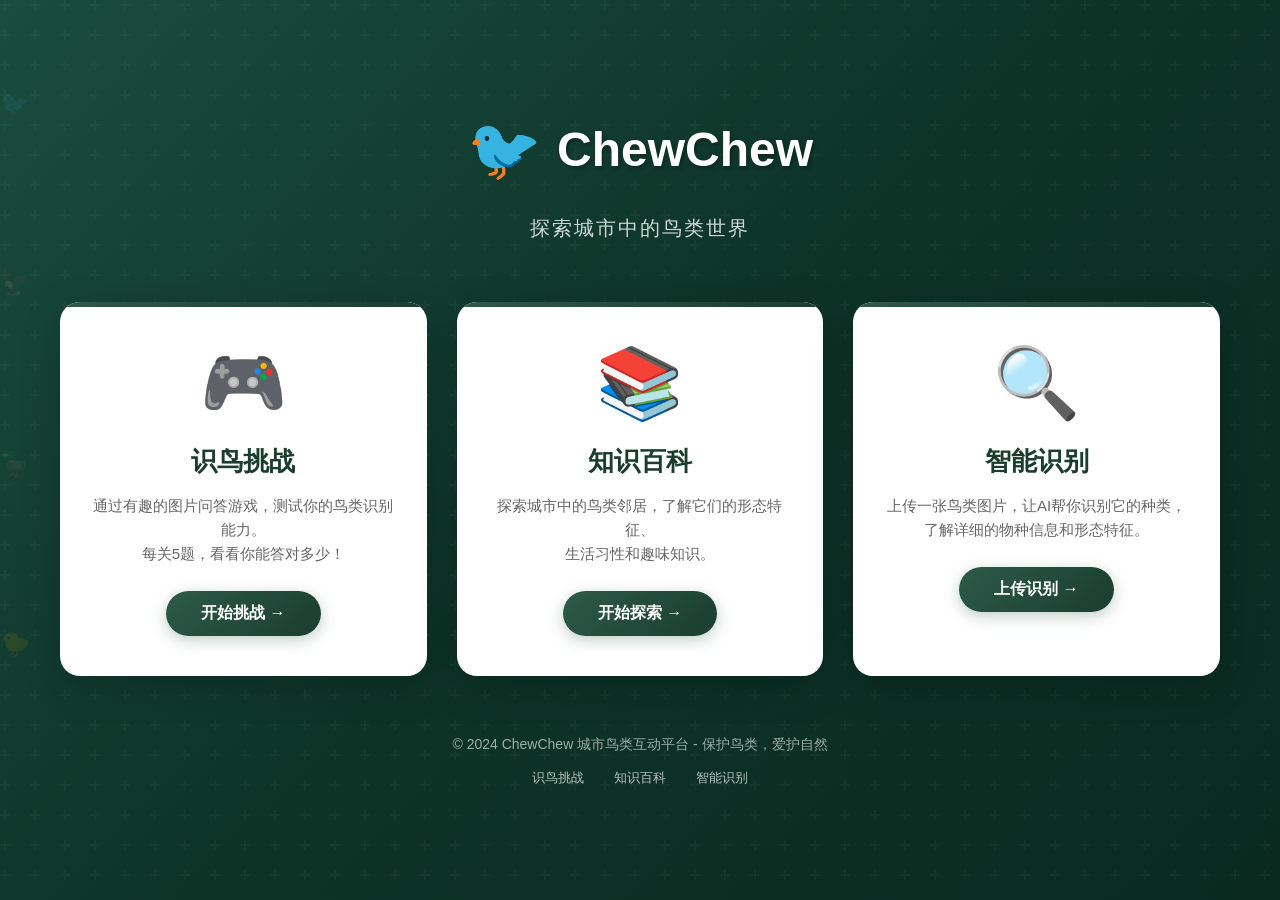
==== index.html @ 04f78ca5 "修改了文件路径" ====
<!DOCTYPE html>
<html lang="zh-CN">
<head>
    <meta charset="UTF-8">
    <meta name="viewport" content="width=device-width, initial-scale=1.0">
    <title> ChewChew - 城市鸟类互动平台</title>
    <style>
        * {
            margin: 0;
            padding: 0;
            box-sizing: border-box;
        }

        body {
            font-family: 'Microsoft YaHei', 'Segoe UI', Tahoma, Geneva, Verdana, sans-serif;
            background: linear-gradient(135deg, #1a4d3e 0%, #0d3327 50%, #0a2a20 100%);
            min-height: 100vh;
            display: flex;
            flex-direction: column;
            align-items: center;
            justify-content: center;
            padding: 20px;
            position: relative;
            overflow-x: hidden;
        }

        body::before {
            content: '';
            position: fixed;
            top: 0;
            left: 0;
            right: 0;
            bottom: 0;
            background: url("data:image/svg+xml,%3Csvg width='60' height='60' viewBox='0 0 60 60' xmlns='http://www.w3.org/2000/svg'%3E%3Cg fill='none' fill-rule='evenodd'%3E%3Cg fill='%23ffffff' fill-opacity='0.03'%3E%3Cpath d='M36 34v-4h-2v4h-4v2h4v4h2v-4h4v-2h-4zm0-30V0h-2v4h-4v2h4v4h2V6h4V4h-4zM6 34v-4H4v4H0v2h4v4h2v-4h4v-2H6zM6 4V0H4v4H0v2h4v4h2V6h4V4H6z'/%3E%3C/g%3E%3C/g%3E%3C/svg%3E");
            pointer-events: none;
            z-index: 0;
        }

        .container {
            position: relative;
            z-index: 1;
            text-align: center;
            max-width: 1200px;
            width: 100%;
        }

        .header {
            margin-bottom: 60px;
            animation: fadeInDown 0.8s ease;
        }

        @keyframes fadeInDown {
            from {
                opacity: 0;
                transform: translateY(-30px);
            }
            to {
                opacity: 1;
                transform: translateY(0);
            }
        }

        .logo {
            display: inline-flex;
            align-items: center;
            gap: 15px;
            margin-bottom: 20px;
        }

        .logo-icon {
            font-size: 60px;
            animation: float 3s ease-in-out infinite;
        }

        @keyframes float {
            0%, 100% { transform: translateY(0); }
            50% { transform: translateY(-10px); }
        }

        .logo-text {
            font-size: 48px;
            font-weight: 700;
            color: white;
            text-shadow: 2px 2px 4px rgba(0, 0, 0, 0.3);
        }

        .subtitle {
            font-size: 20px;
            color: rgba(255, 255, 255, 0.8);
            margin-top: 10px;
            letter-spacing: 2px;
        }

        .modules-grid {
            display: grid;
            grid-template-columns: repeat(auto-fit, minmax(300px, 1fr));
            gap: 30px;
            margin-top: 40px;
            padding: 0 20px;
        }

        .module-card {
            background: white;
            border-radius: 20px;
            padding: 40px 30px;
            text-decoration: none;
            color: inherit;
            box-shadow: 0 10px 40px rgba(0, 0, 0, 0.2);
            transition: all 0.4s cubic-bezier(0.175, 0.885, 0.32, 1.275);
            position: relative;
            overflow: hidden;
            animation: fadeInUp 0.8s ease;
            animation-fill-mode: backwards;
        }

        .module-card:nth-child(1) { animation-delay: 0.2s; }
        .module-card:nth-child(2) { animation-delay: 0.4s; }
        .module-card:nth-child(3) { animation-delay: 0.6s; }

        @keyframes fadeInUp {
            from {
                opacity: 0;
                transform: translateY(30px);
            }
            to {
                opacity: 1;
                transform: translateY(0);
            }
        }

        .module-card::before {
            content: '';
            position: absolute;
            top: 0;
            left: 0;
            right: 0;
            height: 5px;
            background: linear-gradient(90deg, #2d5a4a, #1a3d30);
            transition: height 0.3s ease;
        }

        .module-card:hover {
            transform: translateY(-10px) scale(1.02);
            box-shadow: 0 20px 60px rgba(0, 0, 0, 0.3);
        }

        .module-card:hover::before {
            height: 8px;
        }

        .module-icon {
            font-size: 70px;
            margin-bottom: 20px;
            display: block;
            transition: transform 0.3s ease;
        }

        .module-card:hover .module-icon {
            transform: scale(1.1) rotate(5deg);
        }

        .module-title {
            font-size: 26px;
            font-weight: 700;
            color: #1a3d30;
            margin-bottom: 15px;
        }

        .module-description {
            font-size: 15px;
            color: #666;
            line-height: 1.6;
            margin-bottom: 25px;
        }

        .module-btn {
            display: inline-block;
            padding: 12px 35px;
            background: linear-gradient(135deg, #2d5a4a 0%, #1a3d30 100%);
            color: white;
            border-radius: 25px;
            font-size: 16px;
            font-weight: 600;
            transition: all 0.3s ease;
            box-shadow: 0 4px 15px rgba(45, 90, 74, 0.3);
        }

        .module-card:hover .module-btn {
            background: linear-gradient(135deg, #3d6a5a 0%, #2a4d40 100%);
            box-shadow: 0 6px 20px rgba(45, 90, 74, 0.4);
            transform: scale(1.05);
        }

        .footer {
            margin-top: 60px;
            text-align: center;
            color: rgba(255, 255, 255, 0.6);
            font-size: 14px;
            animation: fadeIn 1s ease;
        }

        @keyframes fadeIn {
            from { opacity: 0; }
            to { opacity: 1; }
        }

        .footer-links {
            display: flex;
            justify-content: center;
            gap: 30px;
            margin-top: 15px;
        }

        .footer-links a {
            color: rgba(255, 255, 255, 0.7);
            text-decoration: none;
            transition: color 0.3s ease;
            font-size: 13px;
        }

        .footer-links a:hover {
            color: white;
        }

        .floating-birds {
            position: fixed;
            top: 0;
            left: 0;
            width: 100%;
            height: 100%;
            pointer-events: none;
            z-index: 0;
            overflow: hidden;
        }

        .bird {
            position: absolute;
            font-size: 24px;
            opacity: 0.1;
            animation: flyAcross 20s linear infinite;
        }

        .bird:nth-child(1) { top: 10%; animation-delay: 0s; animation-duration: 25s; }
        .bird:nth-child(2) { top: 30%; animation-delay: 5s; animation-duration: 20s; }
        .bird:nth-child(3) { top: 50%; animation-delay: 10s; animation-duration: 22s; }
        .bird:nth-child(4) { top: 70%; animation-delay: 15s; animation-duration: 18s; }

        @keyframes flyAcross {
            0% {
                transform: translateX(-100px);
            }
            100% {
                transform: translateX(calc(100vw + 100px));
            }
        }

        @media (max-width: 768px) {
            .logo-text {
                font-size: 36px;
            }

            .subtitle {
                font-size: 16px;
            }

            .modules-grid {
                grid-template-columns: 1fr;
                gap: 25px;
            }

            .module-card {
                padding: 30px 25px;
            }

            .module-icon {
                font-size: 50px;
            }

            .module-title {
                font-size: 22px;
            }
        }
    </style>
</head>
<body>
    <div class="floating-birds">
        <span class="bird">🐦</span>
        <span class="bird">🦅</span>
        <span class="bird">🦆</span>
        <span class="bird">🐤</span>
    </div>

    <div class="container">
        <header class="header">
            <div class="logo">
                <span class="logo-icon">🐦</span>
                <span class="logo-text">ChewChew</span>
            </div>
            <p class="subtitle">探索城市中的鸟类世界</p>
        </header>

        <div class="modules-grid">
            <a href="game/bird_game.html" class="module-card">
                <span class="module-icon">🎮</span>
                <h2 class="module-title">识鸟挑战</h2>
                <p class="module-description">
                    通过有趣的图片问答游戏，测试你的鸟类识别能力。<br>
                    每关5题，看看你能答对多少！
                </p>
                <span class="module-btn">开始挑战 →</span>
            </a>

            <a href="knowledge_intro/know_intro.html" class="module-card">
                <span class="module-icon">📚</span>
                <h2 class="module-title">知识百科</h2>
                <p class="module-description">
                    探索城市中的鸟类邻居，了解它们的形态特征、<br>
                    生活习性和趣味知识。
                </p>
                <span class="module-btn">开始探索 →</span>
            </a>

            <a href="picture_identify/pic_id.html" class="module-card">
                <span class="module-icon">🔍</span>
                <h2 class="module-title">智能识别</h2>
                <p class="module-description">
                    上传一张鸟类图片，让AI帮你识别它的种类，<br>
                    了解详细的物种信息和形态特征。
                </p>
                <span class="module-btn">上传识别 →</span>
            </a>
        </div>

        <footer class="footer">
            <p>© 2024 ChewChew 城市鸟类互动平台 - 保护鸟类，爱护自然</p>
            <div class="footer-links">
                <a href="game/bird_game.html">识鸟挑战</a>
                <a href="knowledge_intro/know_intro.html">知识百科</a>
                <a href="picture_identify/pic_id.html">智能识别</a>
            </div>
        </footer>
    </div>
</body>
</html>
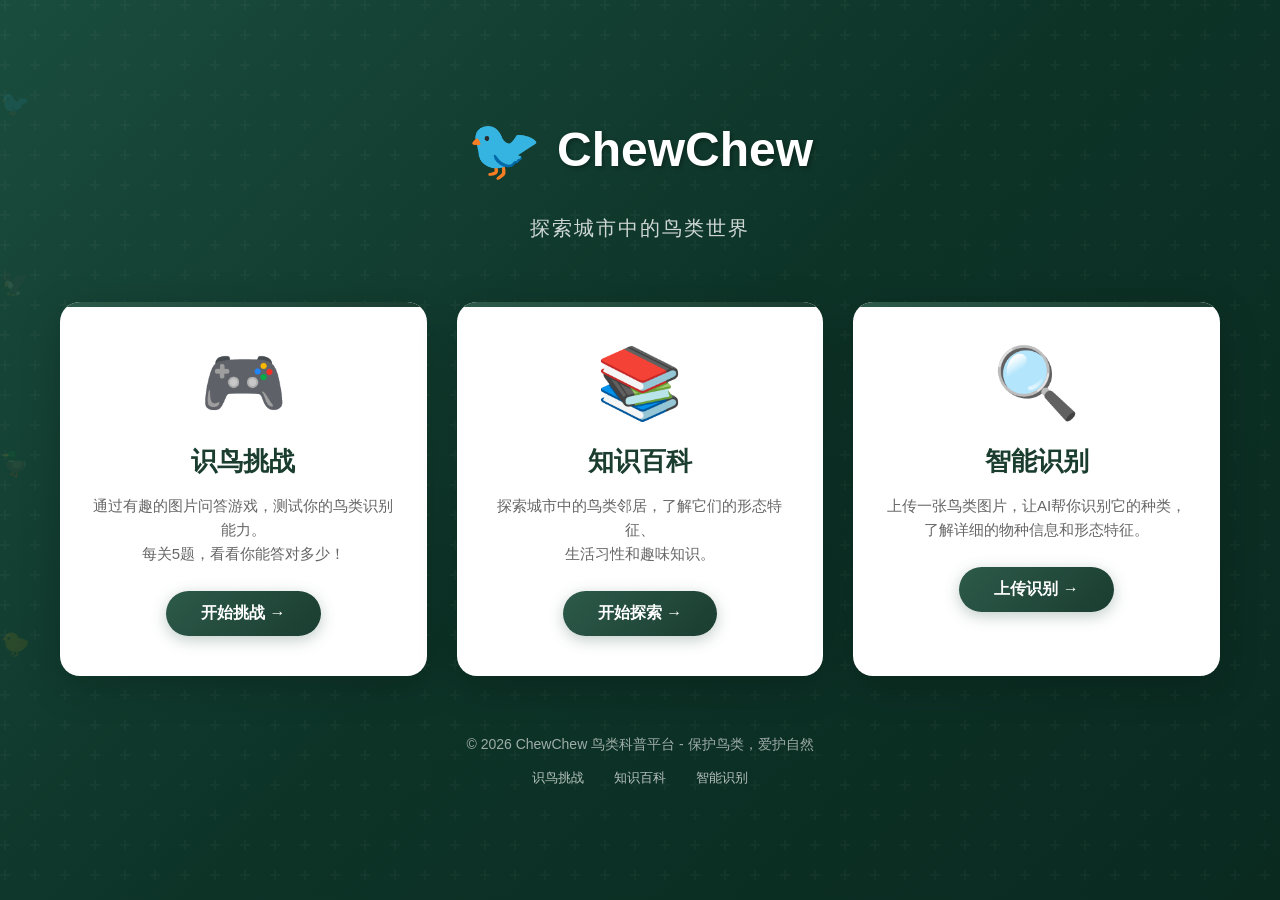
==== commit 523a0367: "修改了版权声明" ====
--- a/index.html
+++ b/index.html
@@ -332,7 +332,7 @@
         </div>
 
         <footer class="footer">
-            <p>© 2024 ChewChew 城市鸟类互动平台 - 保护鸟类，爱护自然</p>
+            <p>© 2026 ChewChew 鸟类科普平台 - 保护鸟类，爱护自然</p>
             <div class="footer-links">
                 <a href="game/bird_game.html">识鸟挑战</a>
                 <a href="knowledge_intro/know_intro.html">知识百科</a>
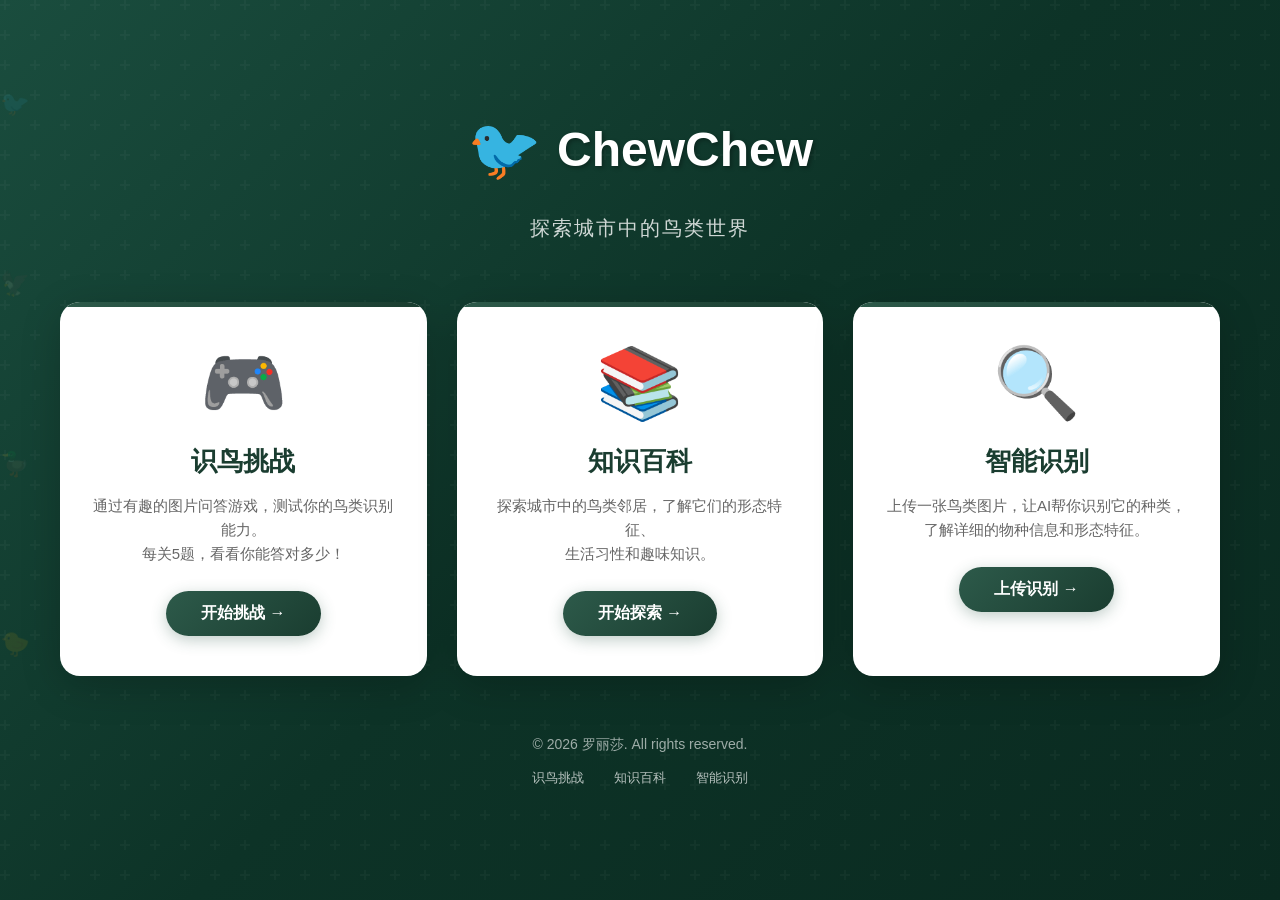
==== commit bdd60aef: "修改了一些bug" ====
--- a/index.html
+++ b/index.html
@@ -332,7 +332,7 @@
         </div>
 
         <footer class="footer">
-            <p>© 2026 ChewChew 鸟类科普平台 - 保护鸟类，爱护自然</p>
+            <p>© 2026 罗丽莎. All rights reserved.</p>
             <div class="footer-links">
                 <a href="game/bird_game.html">识鸟挑战</a>
                 <a href="knowledge_intro/know_intro.html">知识百科</a>
